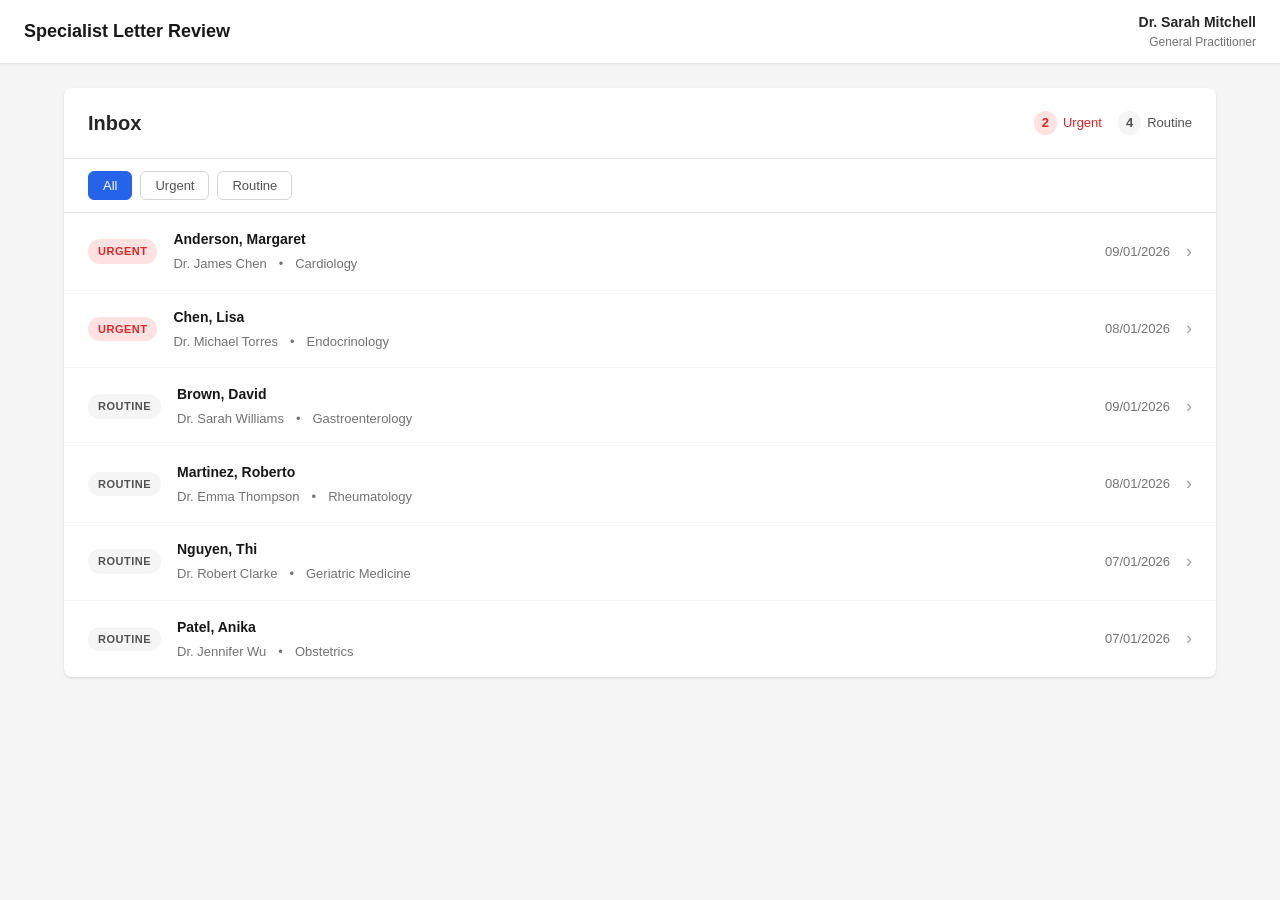
==== review.html @ 32ead368 "Add GP specialist letter review portal prototype Initial UI prototype for gathering GP feedback on s" ====
<!DOCTYPE html>
<html lang="en">
<head>
    <meta charset="UTF-8">
    <meta name="viewport" content="width=device-width, initial-scale=1.0">
    <title>Review Letter - GP Letter Review Portal</title>
    <link rel="stylesheet" href="css/styles.css">
</head>
<body>
    <header class="header">
        <div class="header-content">
            <a href="index.html" class="back-link">← Back to Inbox</a>
            <h1 class="logo">Specialist Letter Review</h1>
            <div class="user-info">
                <span class="user-name">Dr. Sarah Mitchell</span>
                <span class="user-role">General Practitioner</span>
            </div>
        </div>
    </header>

    <div class="patient-banner" id="patient-banner">
        <!-- Patient info populated by JS -->
    </div>

    <main class="review-container">
        <!-- Left Panel: PDF Viewer -->
        <div class="pdf-panel">
            <div class="panel-header">
                <h2>Specialist Letter</h2>
                <div class="pdf-controls">
                    <button class="pdf-btn" id="zoom-out" title="Zoom Out">−</button>
                    <span class="zoom-level" id="zoom-level">100%</span>
                    <button class="pdf-btn" id="zoom-in" title="Zoom In">+</button>
                </div>
            </div>
            <div class="pdf-viewer" id="pdf-viewer">
                <iframe id="pdf-frame" src="" title="Specialist Letter PDF"></iframe>
            </div>
        </div>

        <!-- Right Panel: Extracted Data -->
        <div class="extraction-panel">
            <div class="panel-header">
                <h2>Extracted Information</h2>
                <div class="panel-actions">
                    <button class="btn btn-secondary" id="reject-all">Reject All</button>
                    <button class="btn btn-primary" id="accept-all">Accept All</button>
                </div>
            </div>

            <div class="extraction-content" id="extraction-content">
                <!-- Letter Summary Section -->
                <section class="extraction-section" data-section="summary">
                    <div class="section-header">
                        <h3>Letter Summary</h3>
                        <div class="section-actions">
                            <button class="action-btn accept" title="Accept"><span class="icon">✓</span></button>
                            <button class="action-btn reject" title="Reject"><span class="icon">✕</span></button>
                        </div>
                    </div>
                    <div class="section-content">
                        <textarea class="editable-field summary-field" id="summary-text" rows="4"></textarea>
                    </div>
                </section>

                <!-- Diagnoses Section -->
                <section class="extraction-section" data-section="diagnoses">
                    <div class="section-header">
                        <h3>Diagnoses / Conditions</h3>
                    </div>
                    <div class="section-content" id="diagnoses-list">
                        <!-- Populated by JS -->
                    </div>
                </section>

                <!-- Medications Section -->
                <section class="extraction-section" data-section="medications">
                    <div class="section-header">
                        <h3>Medications</h3>
                    </div>
                    <div class="section-content" id="medications-list">
                        <!-- Populated by JS -->
                    </div>
                </section>

                <!-- Clinical Measurements Section -->
                <section class="extraction-section" data-section="measurements">
                    <div class="section-header">
                        <h3>Clinical Measurements</h3>
                    </div>
                    <div class="section-content" id="measurements-list">
                        <!-- Populated by JS -->
                    </div>
                </section>

                <!-- Allergies Section -->
                <section class="extraction-section" data-section="allergies">
                    <div class="section-header">
                        <h3>Allergies</h3>
                    </div>
                    <div class="section-content" id="allergies-list">
                        <!-- Populated by JS -->
                    </div>
                </section>

                <!-- Reminders Section -->
                <section class="extraction-section" data-section="reminders">
                    <div class="section-header">
                        <h3>Reminders / Follow-up</h3>
                    </div>
                    <div class="section-content" id="reminders-list">
                        <!-- Populated by JS -->
                    </div>
                </section>
            </div>

            <!-- Submit Actions -->
            <div class="submit-actions">
                <div class="submit-summary">
                    <span id="accepted-count">0</span> items accepted
                </div>
                <button class="btn btn-large btn-primary" id="submit-all">
                    Submit to Patient Record
                </button>
            </div>
        </div>
    </main>

    <!-- Success Modal -->
    <div class="modal" id="success-modal">
        <div class="modal-content">
            <div class="modal-icon success">✓</div>
            <h2>Successfully Updated</h2>
            <p>Patient record has been updated with the approved information.</p>
            <button class="btn btn-primary" onclick="window.location.href='index.html'">
                Return to Inbox
            </button>
        </div>
    </div>

    <script src="js/data.js"></script>
    <script src="js/review.js"></script>
</body>
</html>
---- css/styles.css ----
/* CSS Variables for consistent theming */
:root {
    --primary-color: #2563eb;
    --primary-hover: #1d4ed8;
    --success-color: #16a34a;
    --success-light: #dcfce7;
    --danger-color: #dc2626;
    --danger-light: #fee2e2;
    --warning-color: #ea580c;
    --warning-light: #ffedd5;
    --neutral-50: #fafafa;
    --neutral-100: #f5f5f5;
    --neutral-200: #e5e5e5;
    --neutral-300: #d4d4d4;
    --neutral-400: #a3a3a3;
    --neutral-500: #737373;
    --neutral-600: #525252;
    --neutral-700: #404040;
    --neutral-800: #262626;
    --neutral-900: #171717;
    --white: #ffffff;
    --shadow-sm: 0 1px 2px 0 rgb(0 0 0 / 0.05);
    --shadow: 0 1px 3px 0 rgb(0 0 0 / 0.1), 0 1px 2px -1px rgb(0 0 0 / 0.1);
    --shadow-md: 0 4px 6px -1px rgb(0 0 0 / 0.1), 0 2px 4px -2px rgb(0 0 0 / 0.1);
    --shadow-lg: 0 10px 15px -3px rgb(0 0 0 / 0.1), 0 4px 6px -4px rgb(0 0 0 / 0.1);
    --radius-sm: 4px;
    --radius: 6px;
    --radius-lg: 8px;
}

/* Reset and Base Styles */
*, *::before, *::after {
    box-sizing: border-box;
    margin: 0;
    padding: 0;
}

body {
    font-family: -apple-system, BlinkMacSystemFont, 'Segoe UI', Roboto, Oxygen, Ubuntu, sans-serif;
    font-size: 14px;
    line-height: 1.5;
    color: var(--neutral-800);
    background-color: var(--neutral-100);
    min-height: 100vh;
}

/* Header */
.header {
    background: var(--white);
    border-bottom: 1px solid var(--neutral-200);
    padding: 0 24px;
    height: 64px;
    position: sticky;
    top: 0;
    z-index: 100;
    box-shadow: var(--shadow-sm);
}

.header-content {
    max-width: 1600px;
    margin: 0 auto;
    height: 100%;
    display: flex;
    align-items: center;
    justify-content: space-between;
    gap: 24px;
}

.logo {
    font-size: 18px;
    font-weight: 600;
    color: var(--neutral-900);
}

.back-link {
    color: var(--primary-color);
    text-decoration: none;
    font-weight: 500;
    display: flex;
    align-items: center;
    gap: 4px;
}

.back-link:hover {
    text-decoration: underline;
}

.user-info {
    display: flex;
    flex-direction: column;
    align-items: flex-end;
}

.user-name {
    font-weight: 600;
    color: var(--neutral-800);
}

.user-role {
    font-size: 12px;
    color: var(--neutral-500);
}

/* Main Content */
.main-content {
    max-width: 1200px;
    margin: 0 auto;
    padding: 24px;
}

/* Inbox Styles */
.inbox-container {
    background: var(--white);
    border-radius: var(--radius-lg);
    box-shadow: var(--shadow);
    overflow: hidden;
}

.inbox-header {
    padding: 20px 24px;
    border-bottom: 1px solid var(--neutral-200);
    display: flex;
    justify-content: space-between;
    align-items: center;
}

.inbox-header h2 {
    font-size: 20px;
    font-weight: 600;
}

.inbox-stats {
    display: flex;
    gap: 16px;
}

.stat {
    display: flex;
    align-items: center;
    gap: 6px;
    font-size: 13px;
    font-weight: 500;
}

.stat.urgent {
    color: var(--danger-color);
}

.stat.routine {
    color: var(--neutral-600);
}

.stat-count {
    background: var(--neutral-100);
    padding: 2px 8px;
    border-radius: 12px;
    font-weight: 600;
}

.stat.urgent .stat-count {
    background: var(--danger-light);
}

.inbox-filters {
    padding: 12px 24px;
    border-bottom: 1px solid var(--neutral-200);
    display: flex;
    gap: 8px;
}

.filter-btn {
    padding: 6px 14px;
    border: 1px solid var(--neutral-300);
    background: var(--white);
    border-radius: var(--radius);
    font-size: 13px;
    font-weight: 500;
    color: var(--neutral-600);
    cursor: pointer;
    transition: all 0.15s ease;
}

.filter-btn:hover {
    background: var(--neutral-50);
    border-color: var(--neutral-400);
}

.filter-btn.active {
    background: var(--primary-color);
    border-color: var(--primary-color);
    color: var(--white);
}

/* Letter List */
.letter-list {
    max-height: calc(100vh - 280px);
    overflow-y: auto;
}

.letter-item {
    display: grid;
    grid-template-columns: auto 1fr auto auto;
    gap: 16px;
    align-items: center;
    padding: 16px 24px;
    border-bottom: 1px solid var(--neutral-100);
    cursor: pointer;
    transition: background-color 0.15s ease;
}

.letter-item:hover {
    background-color: var(--neutral-50);
}

.letter-item:last-child {
    border-bottom: none;
}

.urgency-badge {
    padding: 4px 10px;
    border-radius: 12px;
    font-size: 11px;
    font-weight: 600;
    text-transform: uppercase;
    letter-spacing: 0.5px;
}

.urgency-badge.urgent {
    background: var(--danger-light);
    color: var(--danger-color);
}

.urgency-badge.routine {
    background: var(--neutral-100);
    color: var(--neutral-600);
}

.letter-info {
    display: flex;
    flex-direction: column;
    gap: 4px;
}

.patient-name {
    font-weight: 600;
    color: var(--neutral-900);
}

.letter-meta {
    display: flex;
    gap: 12px;
    font-size: 13px;
    color: var(--neutral-500);
}

.letter-date {
    color: var(--neutral-500);
    font-size: 13px;
    white-space: nowrap;
}

.letter-arrow {
    color: var(--neutral-400);
    font-size: 18px;
}

/* Review Page Styles */
.patient-banner {
    background: var(--primary-color);
    color: var(--white);
    padding: 12px 24px;
    display: flex;
    align-items: center;
    gap: 24px;
}

.patient-banner .patient-name {
    font-size: 18px;
    font-weight: 600;
    color: var(--white);
}

.patient-banner .patient-details {
    display: flex;
    gap: 24px;
    font-size: 14px;
    opacity: 0.9;
}

.patient-banner .urgency-badge {
    margin-left: auto;
}

.patient-banner .urgency-badge.urgent {
    background: rgba(255,255,255,0.2);
    color: var(--white);
}

/* Review Container - Side by Side */
.review-container {
    display: grid;
    grid-template-columns: 1fr 1fr;
    gap: 0;
    height: calc(100vh - 140px);
}

/* PDF Panel */
.pdf-panel {
    background: var(--neutral-800);
    display: flex;
    flex-direction: column;
}

.pdf-panel .panel-header {
    background: var(--neutral-700);
    padding: 12px 20px;
    display: flex;
    justify-content: space-between;
    align-items: center;
}

.pdf-panel .panel-header h2 {
    color: var(--white);
    font-size: 14px;
    font-weight: 500;
}

.pdf-controls {
    display: flex;
    align-items: center;
    gap: 8px;
}

.pdf-btn {
    width: 28px;
    height: 28px;
    border: 1px solid var(--neutral-500);
    background: var(--neutral-700);
    color: var(--white);
    border-radius: var(--radius-sm);
    cursor: pointer;
    font-size: 16px;
    display: flex;
    align-items: center;
    justify-content: center;
}

.pdf-btn:hover {
    background: var(--neutral-600);
}

.zoom-level {
    color: var(--neutral-300);
    font-size: 12px;
    min-width: 40px;
    text-align: center;
}

.pdf-viewer {
    flex: 1;
    overflow: auto;
    padding: 20px;
    display: flex;
    justify-content: center;
}

.pdf-viewer iframe {
    width: 100%;
    height: 100%;
    border: none;
    background: var(--white);
    border-radius: var(--radius);
}

/* Extraction Panel */
.extraction-panel {
    background: var(--white);
    display: flex;
    flex-direction: column;
    border-left: 1px solid var(--neutral-200);
}

.extraction-panel .panel-header {
    padding: 12px 20px;
    border-bottom: 1px solid var(--neutral-200);
    display: flex;
    justify-content: space-between;
    align-items: center;
    background: var(--neutral-50);
}

.extraction-panel .panel-header h2 {
    font-size: 14px;
    font-weight: 600;
    color: var(--neutral-800);
}

.panel-actions {
    display: flex;
    gap: 8px;
}

.extraction-content {
    flex: 1;
    overflow-y: auto;
    padding: 16px;
}

/* Extraction Sections */
.extraction-section {
    background: var(--white);
    border: 1px solid var(--neutral-200);
    border-radius: var(--radius);
    margin-bottom: 12px;
    overflow: hidden;
    transition: all 0.2s ease;
}

.extraction-section.accepted {
    border-color: var(--success-color);
    background: var(--success-light);
}

.extraction-section.rejected {
    border-color: var(--neutral-300);
    opacity: 0.5;
}

.section-header {
    padding: 12px 16px;
    background: var(--neutral-50);
    border-bottom: 1px solid var(--neutral-200);
    display: flex;
    justify-content: space-between;
    align-items: center;
}

.extraction-section.accepted .section-header {
    background: var(--success-light);
    border-bottom-color: var(--success-color);
}

.section-header h3 {
    font-size: 13px;
    font-weight: 600;
    color: var(--neutral-700);
    text-transform: uppercase;
    letter-spacing: 0.5px;
}

.section-actions {
    display: flex;
    gap: 4px;
}

.action-btn {
    width: 28px;
    height: 28px;
    border: 1px solid var(--neutral-300);
    background: var(--white);
    border-radius: var(--radius-sm);
    cursor: pointer;
    display: flex;
    align-items: center;
    justify-content: center;
    transition: all 0.15s ease;
}

.action-btn .icon {
    font-size: 14px;
    line-height: 1;
}

.action-btn.accept:hover,
.action-btn.accept.active {
    background: var(--success-color);
    border-color: var(--success-color);
    color: var(--white);
}

.action-btn.reject:hover,
.action-btn.reject.active {
    background: var(--danger-color);
    border-color: var(--danger-color);
    color: var(--white);
}

.section-content {
    padding: 12px 16px;
}

/* Editable Fields */
.editable-field {
    width: 100%;
    padding: 8px 12px;
    border: 1px solid var(--neutral-200);
    border-radius: var(--radius-sm);
    font-size: 14px;
    font-family: inherit;
    resize: vertical;
    transition: border-color 0.15s ease;
}

.editable-field:focus {
    outline: none;
    border-color: var(--primary-color);
    box-shadow: 0 0 0 3px rgba(37, 99, 235, 0.1);
}

.summary-field {
    min-height: 80px;
}

/* Data Items (medications, diagnoses, etc.) */
.data-item {
    display: flex;
    align-items: flex-start;
    gap: 12px;
    padding: 10px 0;
    border-bottom: 1px solid var(--neutral-100);
}

.data-item:last-child {
    border-bottom: none;
    padding-bottom: 0;
}

.data-item:first-child {
    padding-top: 0;
}

.item-status {
    flex-shrink: 0;
    display: flex;
    gap: 4px;
    padding-top: 2px;
}

.item-content {
    flex: 1;
    min-width: 0;
}

.item-label {
    font-weight: 600;
    color: var(--neutral-800);
    margin-bottom: 2px;
}

.item-value {
    color: var(--neutral-600);
    font-size: 13px;
}

.item-tag {
    display: inline-block;
    padding: 2px 8px;
    border-radius: 10px;
    font-size: 11px;
    font-weight: 600;
    margin-left: 8px;
}

.item-tag.new {
    background: var(--success-light);
    color: var(--success-color);
}

.item-tag.changed {
    background: var(--warning-light);
    color: var(--warning-color);
}

.item-tag.ceased {
    background: var(--danger-light);
    color: var(--danger-color);
}

.data-item.accepted .item-label,
.data-item.accepted .item-value {
    color: var(--success-color);
}

.data-item.rejected {
    opacity: 0.4;
    text-decoration: line-through;
}

.item-edit {
    width: 100%;
    margin-top: 8px;
}

.item-edit input {
    width: 100%;
    padding: 6px 10px;
    border: 1px solid var(--neutral-200);
    border-radius: var(--radius-sm);
    font-size: 13px;
}

.item-edit input:focus {
    outline: none;
    border-color: var(--primary-color);
}

/* Submit Actions */
.submit-actions {
    padding: 16px 20px;
    border-top: 1px solid var(--neutral-200);
    background: var(--neutral-50);
    display: flex;
    justify-content: space-between;
    align-items: center;
}

.submit-summary {
    font-size: 14px;
    color: var(--neutral-600);
}

.submit-summary span {
    font-weight: 600;
    color: var(--success-color);
}

/* Buttons */
.btn {
    padding: 8px 16px;
    border-radius: var(--radius);
    font-size: 13px;
    font-weight: 500;
    cursor: pointer;
    transition: all 0.15s ease;
    border: 1px solid transparent;
}

.btn-primary {
    background: var(--primary-color);
    color: var(--white);
    border-color: var(--primary-color);
}

.btn-primary:hover {
    background: var(--primary-hover);
}

.btn-secondary {
    background: var(--white);
    color: var(--neutral-700);
    border-color: var(--neutral-300);
}

.btn-secondary:hover {
    background: var(--neutral-50);
    border-color: var(--neutral-400);
}

.btn-large {
    padding: 12px 24px;
    font-size: 14px;
}

/* Modal */
.modal {
    position: fixed;
    top: 0;
    left: 0;
    right: 0;
    bottom: 0;
    background: rgba(0, 0, 0, 0.5);
    display: none;
    align-items: center;
    justify-content: center;
    z-index: 1000;
}

.modal.active {
    display: flex;
}

.modal-content {
    background: var(--white);
    padding: 40px;
    border-radius: var(--radius-lg);
    text-align: center;
    max-width: 400px;
    box-shadow: var(--shadow-lg);
}

.modal-icon {
    width: 64px;
    height: 64px;
    border-radius: 50%;
    display: flex;
    align-items: center;
    justify-content: center;
    font-size: 32px;
    margin: 0 auto 20px;
}

.modal-icon.success {
    background: var(--success-light);
    color: var(--success-color);
}

.modal-content h2 {
    margin-bottom: 8px;
    color: var(--neutral-900);
}

.modal-content p {
    color: var(--neutral-600);
    margin-bottom: 24px;
}

/* Empty State */
.empty-state {
    padding: 60px 24px;
    text-align: center;
    color: var(--neutral-500);
}

.empty-state-icon {
    font-size: 48px;
    margin-bottom: 16px;
    opacity: 0.5;
}

/* Responsive */
@media (max-width: 1024px) {
    .review-container {
        grid-template-columns: 1fr;
        grid-template-rows: 1fr 1fr;
    }

    .pdf-panel {
        border-bottom: 1px solid var(--neutral-200);
    }

    .extraction-panel {
        border-left: none;
    }
}

@media (max-width: 640px) {
    .header-content {
        padding: 0 16px;
    }

    .inbox-header,
    .inbox-filters,
    .letter-item {
        padding-left: 16px;
        padding-right: 16px;
    }

    .letter-item {
        grid-template-columns: auto 1fr auto;
    }

    .letter-date {
        display: none;
    }
}
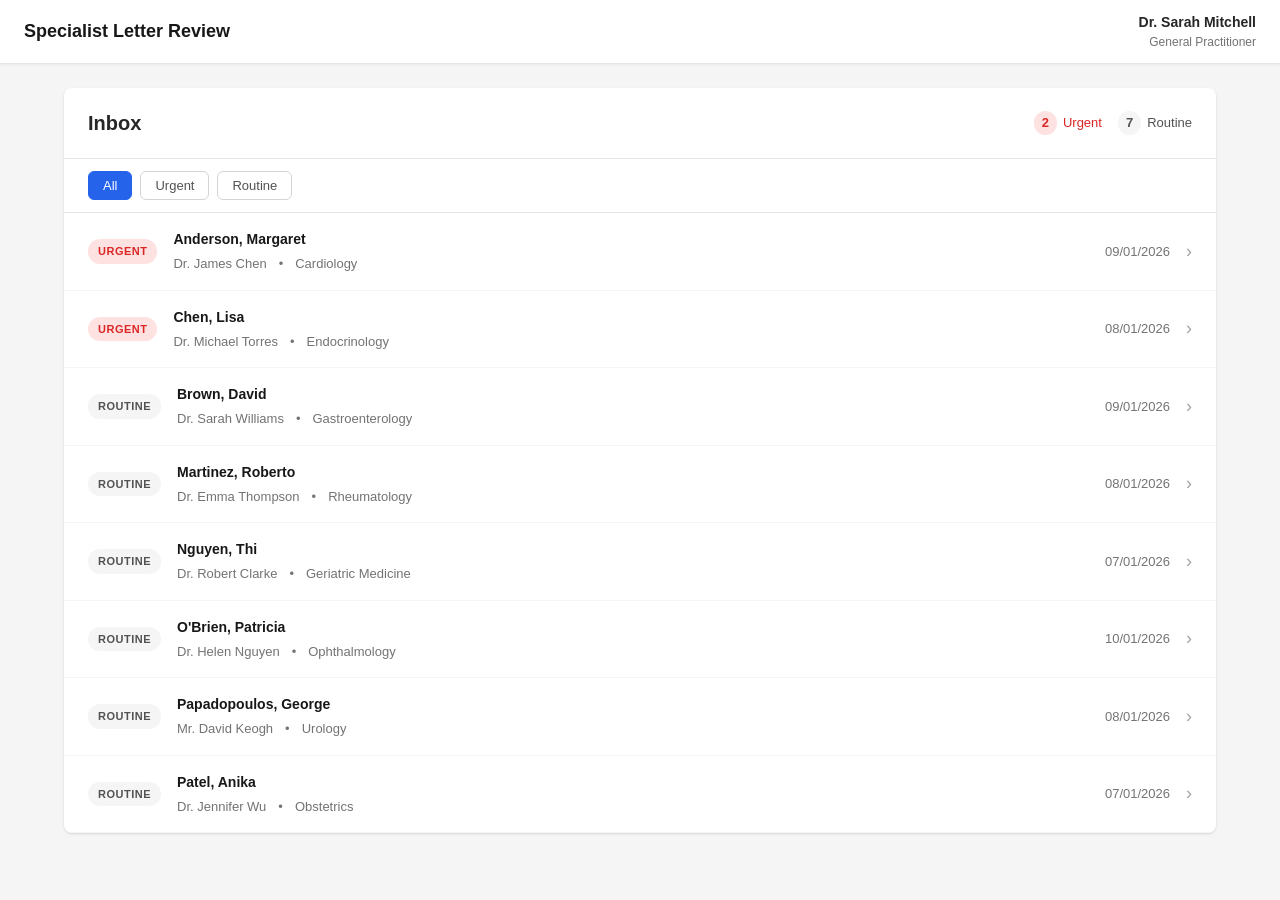
==== commit 04fe9700: "Add Active/Inactive history toggle for diagnoses section - Rename "Diagnoses/Conditions" to "Active " ====
--- a/review.html
+++ b/review.html
@@ -63,10 +63,10 @@
                     </div>
                 </section>
 
-                <!-- Diagnoses Section -->
+                <!-- Diagnoses/Conditions/Procedures Section -->
                 <section class="extraction-section" data-section="diagnoses">
                     <div class="section-header">
-                        <h3>Diagnoses / Conditions</h3>
+                        <h3>Active or Non-Active Past History</h3>
                     </div>
                     <div class="section-content" id="diagnoses-list">
                         <!-- Populated by JS -->
--- a/css/styles.css
+++ b/css/styles.css
@@ -727,6 +727,108 @@
     opacity: 0.5;
 }
 
+/* Current Record vs Proposed Change */
+.current-record {
+    background: var(--neutral-100);
+    padding: 6px 10px;
+    border-radius: var(--radius-sm);
+    margin-bottom: 6px;
+    font-size: 13px;
+    border-left: 3px solid var(--neutral-400);
+}
+
+.current-record .record-label {
+    font-weight: 600;
+    color: var(--neutral-500);
+    font-size: 11px;
+    text-transform: uppercase;
+    margin-right: 6px;
+}
+
+.proposed-change {
+    margin-bottom: 4px;
+}
+
+.proposed-change .record-label {
+    font-weight: 600;
+    color: var(--primary-color);
+    font-size: 11px;
+    text-transform: uppercase;
+    margin-right: 6px;
+}
+
+.proposed-value {
+    font-weight: 600;
+    color: var(--neutral-800);
+}
+
+.measurement-date {
+    color: var(--neutral-500);
+    font-size: 12px;
+    margin-left: 4px;
+}
+
+.item-tag.unchanged {
+    background: var(--neutral-100);
+    color: var(--neutral-600);
+}
+
+.item-tag.procedure {
+    background: #dbeafe;
+    color: #1d4ed8;
+}
+
+/* Active/Inactive History Toggle */
+.history-toggle {
+    display: none;
+    margin-top: 10px;
+    padding: 10px;
+    background: var(--neutral-50);
+    border-radius: var(--radius-sm);
+    border: 1px solid var(--neutral-200);
+}
+
+.history-toggle.visible {
+    display: flex;
+    align-items: center;
+    gap: 12px;
+}
+
+.toggle-label {
+    font-size: 12px;
+    font-weight: 600;
+    color: var(--neutral-600);
+    text-transform: uppercase;
+}
+
+.toggle-buttons {
+    display: flex;
+    gap: 4px;
+}
+
+.toggle-btn {
+    padding: 6px 14px;
+    border: 1px solid var(--neutral-300);
+    background: var(--white);
+    border-radius: var(--radius);
+    font-size: 12px;
+    font-weight: 500;
+    color: var(--neutral-600);
+    cursor: pointer;
+    transition: all 0.15s ease;
+}
+
+.toggle-btn:hover {
+    background: var(--neutral-50);
+    border-color: var(--neutral-400);
+}
+
+.toggle-btn.active {
+    background: var(--primary-color);
+    border-color: var(--primary-color);
+    color: var(--white);
+}
+
 /* Responsive */
 @media (max-width: 1024px) {
     .review-container {
